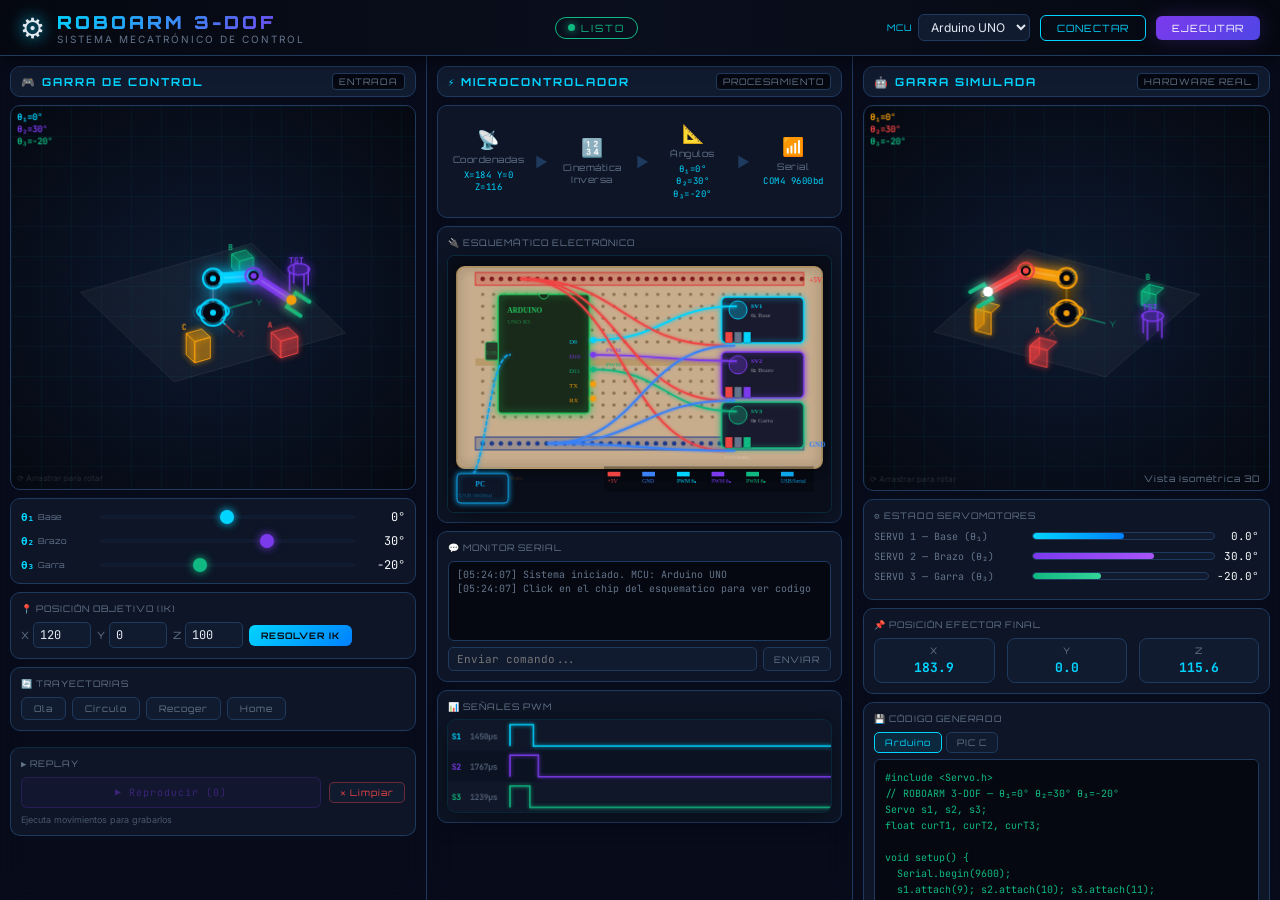
==== proyectos/garra-servomotor/index.html @ f03a10bc "Estructura final del portafolio premium" ====
<!DOCTYPE html>
<html lang="es">
<head>
  <meta charset="UTF-8" />
  <meta name="viewport" content="width=device-width, initial-scale=1.0" />
  <title>Garra Robótica 3-DOF — Sistema Mecatrónico</title>
  <meta name="description" content="Simulación y control de garra robótica de 3 grados de libertad con cinemática inversa, comunicación serial y esquemático electrónico." />
  <link rel="preconnect" href="https://fonts.googleapis.com" />
  <link href="https://fonts.googleapis.com/css2?family=Orbitron:wght@400;700;900&family=Inter:wght@300;400;600&family=JetBrains+Mono:wght@400;600&display=swap" rel="stylesheet" />
  <link rel="stylesheet" href="style.css" />
</head>
<body>
  <!-- HEADER -->
  <header id="app-header">
    <div class="header-left">
      <div class="logo-icon">⚙</div>
      <div>
        <h1 class="app-title">ROBOARM 3-DOF</h1>
        <p class="app-subtitle">Sistema Mecatrónico de Control</p>
      </div>
    </div>
    <div class="header-center">
      <div class="status-badge" id="status-badge">
        <span class="status-dot"></span>
        <span id="status-text">LISTO</span>
      </div>
    </div>
    <div class="header-right">
      <div class="ctrl-info">
        <span class="ctrl-label">MCU</span>
        <select id="mcu-select" class="mcu-select">
          <option value="arduino">Arduino UNO</option>
          <option value="pic">PIC18F4550</option>
        </select>
      </div>
      <button id="btn-connect" class="btn-primary">CONECTAR</button>
      <button id="btn-execute" class="btn-accent">EJECUTAR</button>
    </div>
  </header>

  <!-- MAIN LAYOUT -->
  <main id="app-main">

    <!-- PANEL IZQUIERDO: Garra de Control -->
    <section class="panel" id="panel-control">
      <div class="panel-header">
        <h2>🎮 GARRA DE CONTROL</h2>
        <span class="panel-tag">ENTRADA</span>
      </div>

      <!-- Canvas de la garra principal -->
      <div class="canvas-wrapper" id="control-canvas-wrapper">
        <canvas id="control-canvas" width="400" height="380"></canvas>
        <div class="target-crosshair" id="target-indicator" style="display:none">
          <span>TARGET</span>
        </div>
      </div>

      <!-- Controles de ángulo -->
      <div class="angle-controls">
        <div class="angle-row">
          <label class="angle-label">θ₁ <span class="angle-desc">Base</span></label>
          <input type="range" id="theta1" min="-180" max="180" value="0" class="angle-slider" />
          <span class="angle-value" id="theta1-val">0°</span>
        </div>
        <div class="angle-row">
          <label class="angle-label">θ₂ <span class="angle-desc">Brazo</span></label>
          <input type="range" id="theta2" min="-90" max="90" value="30" class="angle-slider" />
          <span class="angle-value" id="theta2-val">30°</span>
        </div>
        <div class="angle-row">
          <label class="angle-label">θ₃ <span class="angle-desc">Garra</span></label>
          <input type="range" id="theta3" min="-90" max="90" value="-20" class="angle-slider" />
          <span class="angle-value" id="theta3-val">-20°</span>
        </div>
      </div>

      <!-- Input de posición target -->
      <div class="target-box">
        <p class="target-title">📍 Posición Objetivo (IK)</p>
        <div class="target-inputs">
          <label>X <input type="number" id="target-x" value="120" class="coord-input" /></label>
          <label>Y <input type="number" id="target-y" value="0" class="coord-input" /></label>
          <label>Z <input type="number" id="target-z" value="100" class="coord-input" /></label>
          <button id="btn-solve-ik" class="btn-ik">RESOLVER IK</button>
        </div>
      </div>

      <!-- Trayectorias -->
      <div class="traj-box">
        <p class="target-title">🔄 Trayectorias</p>
        <div class="traj-btns">
          <button class="btn-traj" data-traj="wave">Ola</button>
          <button class="btn-traj" data-traj="circle">Círculo</button>
          <button class="btn-traj" data-traj="pick">Recoger</button>
          <button class="btn-traj" data-traj="home">Home</button>
        </div>
      </div>
      <!-- Replay -->
      <div class="traj-box replay-box">
        <p class="target-title">&#9654; REPLAY</p>
        <div class="replay-controls">
          <button id="btn-replay" class="btn-replay" disabled>
            &#9654; Reproducir (<span id="replay-count">0</span>)
          </button>
          <button id="btn-clear-replay" class="btn-small" style="color:#ef4444;border-color:rgba(239,68,68,0.4)">&#10005; Limpiar</button>
        </div>
        <p class="replay-hint">Ejecuta movimientos para grabarlos</p>
      </div>
    </section>

    <!-- PANEL CENTRAL: Conversión IK + Microcontrolador -->
    <section class="panel" id="panel-mcu">
      <div class="panel-header">
        <h2>⚡ MICROCONTROLADOR</h2>
        <span class="panel-tag">PROCESAMIENTO</span>
      </div>

      <!-- Visualización conversión IK -->
      <div class="ik-flow" id="ik-flow">
        <div class="ik-step" id="ik-step-1">
          <div class="ik-icon">📡</div>
          <div class="ik-label">Coordenadas<br/><span class="ik-data" id="ik-coords">X=0 Y=0 Z=0</span></div>
        </div>
        <div class="ik-arrow anim-arrow" id="arrow-1">▶</div>
        <div class="ik-step" id="ik-step-2">
          <div class="ik-icon">🔢</div>
          <div class="ik-label">Cinemática<br/>Inversa</div>
        </div>
        <div class="ik-arrow anim-arrow" id="arrow-2">▶</div>
        <div class="ik-step" id="ik-step-3">
          <div class="ik-icon">📐</div>
          <div class="ik-label">Ángulos<br/>
            <span class="ik-data" id="ik-angles">θ₁=0° θ₂=30° θ₃=-20°</span>
          </div>
        </div>
        <div class="ik-arrow anim-arrow" id="arrow-3">▶</div>
        <div class="ik-step" id="ik-step-4">
          <div class="ik-icon">📶</div>
          <div class="ik-label">Serial<br/><span class="ik-data" id="ik-serial">COM3 9600bd</span></div>
        </div>
      </div>

      <!-- Esquemático Electrónico -->
      <div class="schematic-box">
        <p class="target-title">🔌 Esquemático Electrónico</p>
        <canvas id="schematic-canvas" width="420" height="280"></canvas>
      </div>

      <!-- Monitor Serial -->
      <div class="serial-monitor">
        <p class="target-title">💬 Monitor Serial</p>
        <div id="serial-log" class="serial-log"></div>
        <div class="serial-input-row">
          <input type="text" id="serial-input" class="serial-input" placeholder="Enviar comando..." />
          <button id="btn-serial-send" class="btn-small">ENVIAR</button>
        </div>
      </div>

      <!-- PWM Visualizer -->
      <div class="pwm-box">
        <p class="target-title">📊 Señales PWM</p>
        <canvas id="pwm-canvas" width="420" height="100"></canvas>
      </div>
    </section>

    <!-- PANEL DERECHO: Garra Simulada -->
    <section class="panel" id="panel-sim">
      <div class="panel-header">
        <h2>🤖 GARRA SIMULADA</h2>
        <span class="panel-tag">HARDWARE REAL</span>
      </div>

      <!-- Canvas 3D de la garra simulada -->
      <div class="canvas-wrapper" id="sim-canvas-wrapper">
        <canvas id="sim-canvas" width="400" height="380"></canvas>
        <div class="sim-label">Vista Isométrica 3D</div>
      </div>

      <!-- Estado de servos -->
      <div class="servo-status">
        <p class="target-title">⚙️ Estado Servomotores</p>
        <div class="servo-row">
          <span class="servo-name">SERVO 1 — Base (θ₁)</span>
          <div class="servo-bar-wrap">
            <div class="servo-bar" id="servo-bar-1"></div>
          </div>
          <span class="servo-deg" id="servo-deg-1">0°</span>
        </div>
        <div class="servo-row">
          <span class="servo-name">SERVO 2 — Brazo (θ₂)</span>
          <div class="servo-bar-wrap">
            <div class="servo-bar" id="servo-bar-2"></div>
          </div>
          <span class="servo-deg" id="servo-deg-2">30°</span>
        </div>
        <div class="servo-row">
          <span class="servo-name">SERVO 3 — Garra (θ₃)</span>
          <div class="servo-bar-wrap">
            <div class="servo-bar" id="servo-bar-3"></div>
          </div>
          <span class="servo-deg" id="servo-deg-3">-20°</span>
        </div>
      </div>

      <!-- Info de posición end-effector -->
      <div class="ee-info">
        <p class="target-title">📌 Posición Efector Final</p>
        <div class="ee-coords">
          <div class="ee-coord"><span>X</span><strong id="ee-x">0.0</strong></div>
          <div class="ee-coord"><span>Y</span><strong id="ee-y">0.0</strong></div>
          <div class="ee-coord"><span>Z</span><strong id="ee-z">0.0</strong></div>
        </div>
      </div>

      <!-- Código generado -->
      <div class="code-box">
        <p class="target-title">💾 Código Generado</p>
        <div class="code-tabs">
          <button class="code-tab active" data-tab="arduino">Arduino</button>
          <button class="code-tab" data-tab="pic">PIC C</button>
        </div>
        <pre id="code-output" class="code-output"></pre>
        <button id="btn-copy-code" class="btn-small">📋 COPIAR</button>
      </div>
    </section>
  </main>

  <!-- OVERLAY de animación IK -->
  <div id="ik-overlay" class="ik-overlay" style="display:none">
    <div class="ik-overlay-box">
      <div class="ik-solving-anim">
        <div class="ik-solving-ring"></div>
        <span>Calculando Cinemática Inversa...</span>
      </div>
      <div class="ik-result" id="ik-result-display"></div>
    </div>
  </div>

  <!-- ARDUINO / PIC CODE MODAL -->
  <div id="code-modal" class="code-modal" style="display:none">
    <div class="code-modal-inner">
      <div class="code-modal-header">
        <span id="code-modal-title" class="code-modal-title">📟 Código Microcontrolador</span>
        <div style="display:flex;gap:8px;align-items:center">
          <button id="code-modal-copy" class="btn-small">📋 COPIAR</button>
          <button id="code-modal-close" class="btn-small" style="color:#ef4444;border-color:#ef4444">✕ CERRAR</button>
        </div>
      </div>
      <div class="code-modal-tabs">
        <button class="code-tab active" data-mtab="arduino">Arduino C++</button>
        <button class="code-tab" data-mtab="pic">PIC C (XC8)</button>
        <button class="code-tab" data-mtab="proto">Protocolo Serial</button>
      </div>
      <pre id="code-modal-body" class="code-modal-body"></pre>
    </div>
  </div>

  <script src="kinematics.js"></script>
  <script src="renderer.js"></script>
  <script src="schematic.js"></script>
  <script src="app.js"></script>
</body>
</html>
---- proyectos/garra-servomotor/style.css ----
/* ===== RESET & BASE ===== */
*, *::before, *::after { box-sizing: border-box; margin: 0; padding: 0; }

:root {
  --bg-deep: #050810;
  --bg-panel: #0a0f1e;
  --bg-card: #0d1526;
  --bg-ele: #111b30;
  --border: #1e3a5f;
  --border-glow: #0ea5e9;
  --accent: #00d4ff;
  --accent2: #7c3aed;
  --accent3: #10b981;
  --warn: #f59e0b;
  --danger: #ef4444;
  --text: #e2e8f0;
  --text-dim: #64748b;
  --text-bright: #f8fafc;
  --servo1: #00d4ff;
  --servo2: #7c3aed;
  --servo3: #10b981;
  --font-head: 'Orbitron', monospace;
  --font-body: 'Inter', sans-serif;
  --font-code: 'JetBrains Mono', monospace;
  --radius: 10px;
  --glow: 0 0 20px rgba(0,212,255,0.25);
  --glow2: 0 0 20px rgba(124,58,237,0.25);
}

html, body {
  height: 100%;
  overflow: hidden;
  background: var(--bg-deep);
  color: var(--text);
  font-family: var(--font-body);
  font-size: 13px;
}

/* ===== SCROLLBAR ===== */
::-webkit-scrollbar { width: 4px; }
::-webkit-scrollbar-track { background: var(--bg-deep); }
::-webkit-scrollbar-thumb { background: var(--border); border-radius: 4px; }

/* ===== HEADER ===== */
#app-header {
  display: flex;
  align-items: center;
  justify-content: space-between;
  padding: 0 20px;
  height: 56px;
  background: linear-gradient(90deg, #050810, #0a0f1e, #050810);
  border-bottom: 1px solid var(--border);
  box-shadow: 0 2px 20px rgba(0,0,0,0.6);
  position: relative;
  z-index: 10;
  flex-shrink: 0;
}

.header-left { display: flex; align-items: center; gap: 12px; }

.logo-icon {
  font-size: 28px;
  animation: spin-slow 8s linear infinite;
  filter: drop-shadow(0 0 8px var(--accent));
}
@keyframes spin-slow { to { transform: rotate(360deg); } }

.app-title {
  font-family: var(--font-head);
  font-size: 18px;
  font-weight: 900;
  letter-spacing: 3px;
  background: linear-gradient(135deg, var(--accent), var(--accent2));
  -webkit-background-clip: text;
  -webkit-text-fill-color: transparent;
  background-clip: text;
}
.app-subtitle { font-size: 10px; color: var(--text-dim); letter-spacing: 2px; text-transform: uppercase; }

.header-center { display: flex; align-items: center; gap: 12px; }

.status-badge {
  display: flex; align-items: center; gap: 6px;
  padding: 4px 12px;
  border: 1px solid var(--accent3);
  border-radius: 20px;
  font-family: var(--font-head);
  font-size: 10px;
  color: var(--accent3);
  letter-spacing: 2px;
}
.status-dot {
  width: 7px; height: 7px;
  border-radius: 50%;
  background: var(--accent3);
  box-shadow: 0 0 8px var(--accent3);
  animation: pulse-dot 1.5s ease infinite;
}
@keyframes pulse-dot { 0%,100%{opacity:1} 50%{opacity:0.3} }

.header-right { display: flex; align-items: center; gap: 10px; }

.ctrl-info { display: flex; align-items: center; gap: 6px; font-size: 11px; color: var(--text-dim); }
.ctrl-label { font-family: var(--font-head); font-size: 9px; letter-spacing: 1px; color: var(--accent); }

.mcu-select {
  background: var(--bg-ele); border: 1px solid var(--border);
  color: var(--text); padding: 4px 8px; border-radius: 6px;
  font-family: var(--font-body); font-size: 12px; cursor: pointer;
}
.mcu-select:focus { outline: none; border-color: var(--accent); }

.btn-primary {
  padding: 6px 16px;
  background: transparent;
  border: 1px solid var(--accent);
  color: var(--accent);
  border-radius: 6px;
  font-family: var(--font-head);
  font-size: 10px;
  letter-spacing: 1px;
  cursor: pointer;
  transition: all 0.2s;
}
.btn-primary:hover { background: var(--accent); color: var(--bg-deep); box-shadow: var(--glow); }

.btn-accent {
  padding: 6px 16px;
  background: linear-gradient(135deg, var(--accent2), #4f46e5);
  border: none;
  color: #fff;
  border-radius: 6px;
  font-family: var(--font-head);
  font-size: 10px;
  letter-spacing: 1px;
  cursor: pointer;
  transition: all 0.2s;
  box-shadow: var(--glow2);
}
.btn-accent:disabled { opacity: 0.3; cursor: not-allowed; box-shadow: none; }
.btn-accent:not(:disabled):hover { transform: translateY(-1px); box-shadow: 0 0 30px rgba(124,58,237,0.5); }

/* ===== MAIN LAYOUT ===== */
#app-main {
  display: grid;
  grid-template-columns: 1fr 1fr 1fr;
  gap: 0;
  height: calc(100vh - 56px);
  overflow: hidden;
}

/* ===== PANELS ===== */
.panel {
  display: flex;
  flex-direction: column;
  gap: 8px;
  padding: 10px;
  overflow-y: auto;
  overflow-x: hidden;
  border-right: 1px solid var(--border);
  background: var(--bg-panel);
}
.panel:last-child { border-right: none; }

.panel-header {
  display: flex;
  align-items: center;
  justify-content: space-between;
  padding: 6px 10px;
  background: var(--bg-ele);
  border: 1px solid var(--border);
  border-radius: var(--radius);
}
.panel-header h2 {
  font-family: var(--font-head);
  font-size: 11px;
  font-weight: 700;
  letter-spacing: 2px;
  color: var(--accent);
}
.panel-tag {
  font-size: 9px;
  font-family: var(--font-head);
  letter-spacing: 1px;
  color: var(--text-dim);
  background: var(--bg-deep);
  padding: 2px 6px;
  border-radius: 4px;
  border: 1px solid var(--border);
}

/* ===== CANVAS WRAPPER ===== */
.canvas-wrapper {
  position: relative;
  background: radial-gradient(ellipse at center, #0d1a30 0%, #050810 100%);
  border: 1px solid var(--border);
  border-radius: var(--radius);
  overflow: hidden;
  flex-shrink: 0;
}
.canvas-wrapper canvas {
  display: block;
  width: 100%;
  height: auto;
  cursor: crosshair;
}
.sim-label {
  position: absolute; bottom: 6px; right: 8px;
  font-size: 9px; color: var(--text-dim); letter-spacing: 1px;
  font-family: var(--font-head);
}

/* ===== ANGLE CONTROLS ===== */
.angle-controls {
  background: var(--bg-card);
  border: 1px solid var(--border);
  border-radius: var(--radius);
  padding: 10px;
  display: flex;
  flex-direction: column;
  gap: 8px;
}
.angle-row {
  display: flex;
  align-items: center;
  gap: 8px;
}
.angle-label {
  font-family: var(--font-head);
  font-size: 11px;
  font-weight: 700;
  color: var(--accent);
  min-width: 70px;
  display: flex;
  align-items: center;
  gap: 4px;
}
.angle-desc { font-size: 8px; color: var(--text-dim); font-weight: 400; }
.angle-slider {
  flex: 1;
  -webkit-appearance: none;
  appearance: none;
  height: 4px;
  border-radius: 4px;
  background: var(--bg-ele);
  outline: none;
  cursor: pointer;
}
.angle-slider::-webkit-slider-thumb {
  -webkit-appearance: none;
  appearance: none;
  width: 14px; height: 14px;
  border-radius: 50%;
  background: var(--accent);
  box-shadow: 0 0 8px var(--accent);
  cursor: pointer;
  transition: transform 0.15s;
}
/* hover scale handled via JS active state */
#theta1::-webkit-slider-thumb { background: var(--servo1); box-shadow: 0 0 8px var(--servo1); }
#theta2::-webkit-slider-thumb { background: var(--servo2); box-shadow: 0 0 8px var(--servo2); }
#theta3::-webkit-slider-thumb { background: var(--servo3); box-shadow: 0 0 8px var(--servo3); }
.angle-value {
  font-family: var(--font-code);
  font-size: 12px;
  min-width: 42px;
  text-align: right;
  color: var(--text-bright);
}

/* ===== TARGET BOX ===== */
.target-box, .traj-box, .servo-status, .ee-info, .code-box, .serial-monitor, .pwm-box, .schematic-box {
  background: var(--bg-card);
  border: 1px solid var(--border);
  border-radius: var(--radius);
  padding: 10px;
}
.target-title {
  font-family: var(--font-head);
  font-size: 9px;
  letter-spacing: 1px;
  color: var(--text-dim);
  margin-bottom: 8px;
  text-transform: uppercase;
}
.target-inputs {
  display: flex;
  align-items: center;
  gap: 6px;
  flex-wrap: wrap;
}
.target-inputs label {
  display: flex;
  align-items: center;
  gap: 4px;
  font-family: var(--font-head);
  font-size: 10px;
  color: var(--text-dim);
}
.coord-input {
  width: 58px;
  background: var(--bg-ele);
  border: 1px solid var(--border);
  color: var(--text);
  padding: 4px 6px;
  border-radius: 5px;
  font-family: var(--font-code);
  font-size: 12px;
  outline: none;
  transition: border-color 0.2s;
}
.coord-input:focus { border-color: var(--accent); }
.btn-ik {
  padding: 5px 12px;
  background: linear-gradient(135deg, var(--accent), #0080ff);
  border: none; color: var(--bg-deep);
  border-radius: 6px;
  font-family: var(--font-head);
  font-size: 9px;
  letter-spacing: 1px;
  cursor: pointer;
  font-weight: 700;
  transition: all 0.2s;
}
.btn-ik:hover { transform: translateY(-1px); box-shadow: var(--glow); }

/* ===== TRAYECTORIAS ===== */
.traj-btns { display: flex; gap: 6px; flex-wrap: wrap; }
.btn-traj {
  padding: 5px 12px;
  background: var(--bg-ele);
  border: 1px solid var(--border);
  color: var(--text-dim);
  border-radius: 6px;
  font-family: var(--font-head);
  font-size: 9px;
  letter-spacing: 1px;
  cursor: pointer;
  transition: all 0.2s;
}
.btn-traj:hover, .btn-traj.active {
  border-color: var(--accent2);
  color: var(--accent2);
  box-shadow: var(--glow2);
  background: rgba(124,58,237,0.1);
}

/* ===== IK FLOW ===== */
.ik-flow {
  display: flex;
  align-items: center;
  justify-content: space-between;
  background: var(--bg-card);
  border: 1px solid var(--border);
  border-radius: var(--radius);
  padding: 10px 8px;
  gap: 4px;
}
.ik-step {
  display: flex;
  flex-direction: column;
  align-items: center;
  gap: 4px;
  flex: 1;
  padding: 6px;
  border-radius: 8px;
  border: 1px solid transparent;
  transition: all 0.3s;
}
.ik-step.active {
  border-color: var(--accent);
  background: rgba(0,212,255,0.07);
  box-shadow: var(--glow);
}
.ik-icon { font-size: 18px; }
.ik-label {
  font-size: 9px;
  text-align: center;
  color: var(--text-dim);
  font-family: var(--font-head);
  letter-spacing: 0.5px;
  line-height: 1.4;
}
.ik-data {
  color: var(--accent);
  font-family: var(--font-code);
  font-size: 9px;
  display: block;
  margin-top: 2px;
}
.ik-arrow {
  font-size: 14px;
  color: var(--border);
  transition: color 0.3s;
  flex-shrink: 0;
}
.ik-arrow.lit { color: var(--accent); text-shadow: 0 0 8px var(--accent); }
.anim-arrow { animation: none; }

/* ===== SCHEMATIC ===== */
.schematic-box canvas {
  display: block;
  width: 100%;
  height: auto;
  border-radius: 6px;
}

/* ===== SERIAL MONITOR ===== */
.serial-log {
  height: 80px;
  overflow-y: auto;
  background: var(--bg-deep);
  border: 1px solid var(--border);
  border-radius: 6px;
  padding: 6px 8px;
  font-family: var(--font-code);
  font-size: 10px;
  color: var(--accent3);
  margin-bottom: 6px;
}
.serial-input-row { display: flex; gap: 6px; }
.serial-input {
  flex: 1;
  background: var(--bg-ele);
  border: 1px solid var(--border);
  color: var(--text);
  padding: 4px 8px;
  border-radius: 5px;
  font-family: var(--font-code);
  font-size: 11px;
  outline: none;
}
.serial-input:focus { border-color: var(--accent3); }
.btn-small {
  padding: 4px 10px;
  background: var(--bg-ele);
  border: 1px solid var(--border);
  color: var(--text-dim);
  border-radius: 5px;
  font-family: var(--font-head);
  font-size: 9px;
  cursor: pointer;
  transition: all 0.2s;
  letter-spacing: 1px;
}
.btn-small:hover { border-color: var(--accent); color: var(--accent); }

/* ===== PWM ===== */
.pwm-box canvas { display: block; width: 100%; height: auto; }

/* ===== SERVO STATUS ===== */
.servo-row {
  display: flex;
  align-items: center;
  gap: 8px;
  margin-bottom: 6px;
}
.servo-name {
  font-size: 10px;
  color: var(--text-dim);
  font-family: var(--font-code);
  min-width: 150px;
}
.servo-bar-wrap {
  flex: 1;
  height: 8px;
  background: var(--bg-ele);
  border-radius: 4px;
  overflow: hidden;
  border: 1px solid var(--border);
}
.servo-bar {
  height: 100%;
  border-radius: 4px;
  transition: width 0.5s cubic-bezier(0.4, 0, 0.2, 1);
}
#servo-bar-1 { background: linear-gradient(90deg, var(--servo1), #0080ff); }
#servo-bar-2 { background: linear-gradient(90deg, var(--servo2), #a855f7); }
#servo-bar-3 { background: linear-gradient(90deg, var(--servo3), #34d399); }
.servo-deg {
  font-family: var(--font-code);
  font-size: 11px;
  color: var(--text-bright);
  min-width: 36px;
  text-align: right;
}

/* ===== END EFFECTOR INFO ===== */
.ee-coords {
  display: flex;
  gap: 12px;
}
.ee-coord {
  flex: 1;
  display: flex;
  flex-direction: column;
  align-items: center;
  gap: 3px;
  background: var(--bg-ele);
  border: 1px solid var(--border);
  border-radius: 8px;
  padding: 6px 8px;
}
.ee-coord span {
  font-family: var(--font-head);
  font-size: 9px;
  letter-spacing: 1px;
  color: var(--text-dim);
}
.ee-coord strong {
  font-family: var(--font-code);
  font-size: 13px;
  color: var(--accent);
}

/* ===== CODE BOX ===== */
.code-tabs { display: flex; gap: 4px; margin-bottom: 6px; }
.code-tab {
  padding: 4px 10px;
  background: var(--bg-ele);
  border: 1px solid var(--border);
  color: var(--text-dim);
  border-radius: 5px;
  font-family: var(--font-head);
  font-size: 9px;
  cursor: pointer;
  transition: all 0.2s;
  letter-spacing: 1px;
}
.code-tab.active { background: rgba(0,212,255,0.1); border-color: var(--accent); color: var(--accent); }
.code-output {
  background: var(--bg-deep);
  border: 1px solid var(--border);
  border-radius: 6px;
  padding: 10px;
  font-family: var(--font-code);
  font-size: 10px;
  color: var(--accent3);
  overflow-x: auto;
  max-height: 160px;
  overflow-y: auto;
  white-space: pre;
  margin-bottom: 6px;
  line-height: 1.6;
}

/* ===== IK OVERLAY ===== */
.ik-overlay {
  position: fixed;
  inset: 0;
  background: rgba(5,8,16,0.85);
  backdrop-filter: blur(8px);
  display: flex;
  align-items: center;
  justify-content: center;
  z-index: 100;
}
.ik-overlay-box {
  background: var(--bg-panel);
  border: 1px solid var(--accent);
  border-radius: 16px;
  padding: 32px 40px;
  text-align: center;
  box-shadow: 0 0 60px rgba(0,212,255,0.3);
  min-width: 300px;
}
.ik-solving-anim {
  display: flex;
  flex-direction: column;
  align-items: center;
  gap: 16px;
  font-family: var(--font-head);
  font-size: 13px;
  color: var(--accent);
  letter-spacing: 2px;
}
.ik-solving-ring {
  width: 48px; height: 48px;
  border: 3px solid var(--border);
  border-top-color: var(--accent);
  border-radius: 50%;
  animation: spin 0.8s linear infinite;
}
@keyframes spin { to { transform: rotate(360deg); } }
.ik-result {
  margin-top: 16px;
  font-family: var(--font-code);
  font-size: 12px;
  color: var(--accent3);
  line-height: 1.8;
}

/* ===== GRID BACKGROUND ===== */
.canvas-wrapper::before {
  content: '';
  position: absolute;
  inset: 0;
  background-image:
    linear-gradient(rgba(0,212,255,0.04) 1px, transparent 1px),
    linear-gradient(90deg, rgba(0,212,255,0.04) 1px, transparent 1px);
  background-size: 30px 30px;
  pointer-events: none;
  z-index: 0;
}
.canvas-wrapper canvas { position: relative; z-index: 1; }

/* ===== CONNECTED STATE ===== */
.connected .status-badge { border-color: var(--accent3); }
.connected .status-dot { background: var(--accent3); }

/* ===== RESPONSIVE ===== */
@media (max-width: 1100px) {
  #app-main { grid-template-columns: 1fr 1fr; }
  #panel-sim { display: none; }
}

/* ===== CODE MODAL ===== */
.code-modal {
  position: fixed; inset: 0;
  background: rgba(5,8,16,0.92);
  backdrop-filter: blur(10px);
  display: flex; align-items: center; justify-content: center;
  z-index: 200;
}
.code-modal-inner {
  background: var(--bg-panel);
  border: 1px solid var(--accent);
  border-radius: 14px;
  padding: 20px;
  max-width: 620px; width: 95%;
  box-shadow: 0 0 60px rgba(0,212,255,0.25);
  display: flex; flex-direction: column; gap: 10px;
  max-height: 88vh;
}
.code-modal-header {
  display: flex; justify-content: space-between; align-items: center;
}
.code-modal-title {
  font-family: var(--font-head); font-size: 12px;
  letter-spacing: 2px; color: var(--accent);
}
.code-modal-tabs { display: flex; gap: 6px; }
.code-modal-body {
  background: #020609;
  border: 1px solid var(--border);
  border-radius: 8px;
  padding: 14px;
  font-family: var(--font-code); font-size: 10.5px;
  color: var(--accent3);
  overflow-y: auto; overflow-x: auto;
  white-space: pre;
  line-height: 1.7;
  flex: 1;
  min-height: 0;
}/* ===== UI/UX PRO MAX IMPROVEMENTS ===== */

/* Glassmorphism panels */
.panel {
  background: rgba(8,12,28,0.88) !important;
  backdrop-filter: blur(14px);
  -webkit-backdrop-filter: blur(14px);
}

/* Smooth transitions on all interactive elements */
button, .btn-traj, .code-tab, .angle-slider, select {
  transition: all 200ms ease;
  cursor: pointer;
}
button:disabled { cursor: not-allowed; opacity: 0.45; }

/* Canvas neon border glow */
canvas {
  border-radius: 8px;
  box-shadow: 0 0 0 1px rgba(0,212,255,0.12), 0 4px 24px rgba(0,0,0,0.5);
}

/* Better button hover */
.btn-primary:hover:not(:disabled) {
  box-shadow: 0 0 18px rgba(0,212,255,0.35);
  transform: translateY(-1px);
}
.btn-accent:hover:not(:disabled) {
  box-shadow: 0 0 18px rgba(124,58,237,0.4);
  transform: translateY(-1px);
}
.btn-traj:hover {
  box-shadow: 0 0 12px rgba(0,212,255,0.3);
  transform: translateY(-1px);
}

/* Replay controls */
.replay-box { margin-top: 8px; border-top: 1px solid rgba(0,212,255,0.1); padding-top: 10px; }
.replay-controls { display: flex; gap: 8px; align-items: center; margin: 6px 0; }
.btn-replay {
  flex: 1; padding: 8px 12px;
  background: rgba(124,58,237,0.12);
  border: 1px solid rgba(124,58,237,0.5);
  color: #7c3aed; border-radius: 6px;
  font-family: var(--font-code); font-size: 10px; letter-spacing: 1px;
  cursor: pointer; transition: all 200ms ease;
}
.btn-replay:hover:not(:disabled) {
  background: rgba(124,58,237,0.25);
  box-shadow: 0 0 14px rgba(124,58,237,0.35);
}
.btn-replay:disabled { opacity: 0.4; cursor: not-allowed; }
.replay-hint { font-size: 9px; color: rgba(100,116,139,0.7); margin: 0; }

/* Workspace object legend */
.ws-legend { display: flex; gap: 10px; padding: 4px 8px; font-size: 9px; font-family: var(--font-code); }
.ws-dot { width: 8px; height: 8px; border-radius: 2px; display: inline-block; margin-right: 3px; }
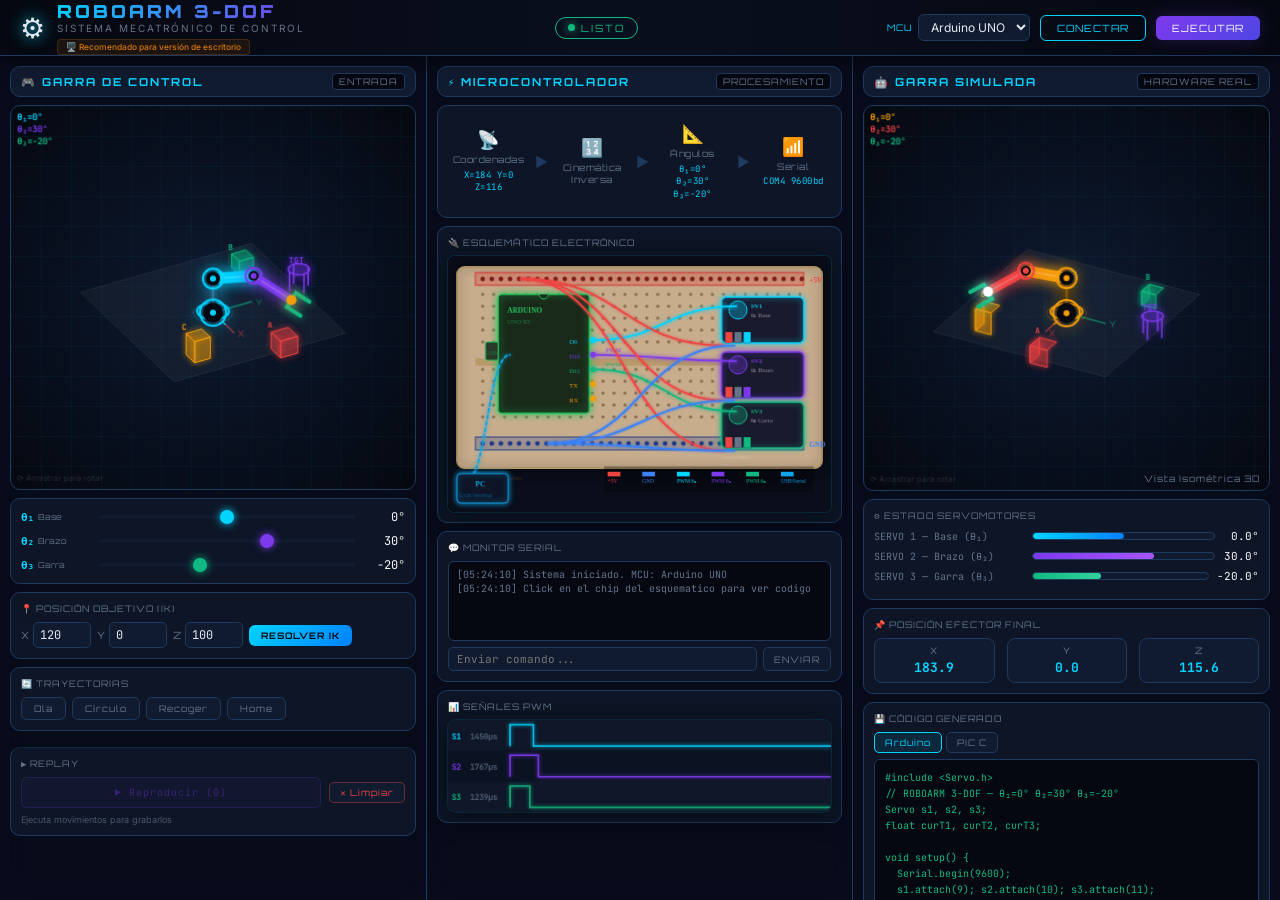
==== commit 6caffc88: "feat: mejoras portafolio - fresadora CNC con engrane de alta resolucion, fechas en proyectos, blog e" ====
--- a/proyectos/garra-servomotor/index.html
+++ b/proyectos/garra-servomotor/index.html
@@ -17,6 +17,9 @@
       <div>
         <h1 class="app-title">ROBOARM 3-DOF</h1>
         <p class="app-subtitle">Sistema Mecatrónico de Control</p>
+        <div style="margin-top: 5px; display: inline-flex; align-items: center; gap: 4px; font-size: 0.65rem; color: #d97706; background: rgba(217, 119, 6, 0.1); border: 1px solid rgba(217, 119, 6, 0.2); padding: 2px 8px; border-radius: 4px; font-weight: 500; font-family: 'Inter', sans-serif;">
+          🖥️ Recomendado para versión de escritorio
+        </div>
       </div>
     </div>
     <div class="header-center">
@@ -38,11 +41,18 @@
     </div>
   </header>
 
+  <!-- Pestañas de Navegación Móvil -->
+  <div class="mobile-tabs" id="mobile-arm-tabs">
+    <button class="mobile-tab-btn active" data-target="panel-control">🎮 Control</button>
+    <button class="mobile-tab-btn" data-target="panel-mcu">⚡ Sistema</button>
+    <button class="mobile-tab-btn" data-target="panel-sim">🤖 Simulación</button>
+  </div>
+
   <!-- MAIN LAYOUT -->
   <main id="app-main">
 
     <!-- PANEL IZQUIERDO: Garra de Control -->
-    <section class="panel" id="panel-control">
+    <section class="panel mobile-active" id="panel-control">
       <div class="panel-header">
         <h2>🎮 GARRA DE CONTROL</h2>
         <span class="panel-tag">ENTRADA</span>
@@ -260,5 +270,22 @@
   <script src="renderer.js"></script>
   <script src="schematic.js"></script>
   <script src="app.js"></script>
+  <script>
+    // Control de pestañas para celular
+    document.querySelectorAll('.mobile-tab-btn').forEach(btn => {
+      btn.addEventListener('click', () => {
+        document.querySelectorAll('.mobile-tab-btn').forEach(b => b.classList.remove('active'));
+        btn.classList.add('active');
+        const targetId = btn.getAttribute('data-target');
+        document.querySelectorAll('.panel').forEach(panel => {
+          if (panel.id === targetId) {
+            panel.classList.add('mobile-active');
+          } else {
+            panel.classList.remove('mobile-active');
+          }
+        });
+      });
+    });
+  </script>
 </body>
 </html>
--- a/proyectos/garra-servomotor/style.css
+++ b/proyectos/garra-servomotor/style.css
@@ -709,3 +709,97 @@
 /* Workspace object legend */
 .ws-legend { display: flex; gap: 10px; padding: 4px 8px; font-size: 9px; font-family: var(--font-code); }
 .ws-dot { width: 8px; height: 8px; border-radius: 2px; display: inline-block; margin-right: 3px; }
+
+/* ===== MOBILE TABS NAVIGATION SYSTEM ===== */
+.mobile-tabs {
+  display: none;
+  background: var(--bg-panel);
+  border-bottom: 1px solid var(--border);
+  padding: 6px;
+  gap: 6px;
+}
+.mobile-tab-btn {
+  flex: 1;
+  background: transparent;
+  border: 1px solid transparent;
+  color: var(--text-dim);
+  padding: 8px 12px;
+  border-radius: 6px;
+  font-family: var(--font-head);
+  font-size: 10px;
+  letter-spacing: 1px;
+  font-weight: 700;
+  cursor: pointer;
+  transition: all 0.2s ease;
+  text-transform: uppercase;
+}
+.mobile-tab-btn.active {
+  background: rgba(0, 212, 255, 0.1);
+  border-color: var(--accent);
+  color: var(--accent);
+  box-shadow: 0 0 10px rgba(0, 212, 255, 0.2);
+}
+
+@media (max-width: 767px) {
+  #app-header {
+    flex-direction: column;
+    height: auto;
+    padding: 10px;
+    gap: 10px;
+  }
+  .header-left {
+    width: 100%;
+    justify-content: center;
+    text-align: center;
+  }
+  .header-center {
+    width: 100%;
+    justify-content: center;
+  }
+  .header-right {
+    width: 100%;
+    justify-content: center;
+    flex-wrap: wrap;
+    gap: 8px;
+  }
+  .mobile-tabs {
+    display: flex;
+  }
+  #app-main {
+    grid-template-columns: 1fr !important;
+    height: calc(100vh - 150px);
+    overflow-y: auto;
+  }
+  .panel {
+    display: none !important;
+    border-right: none;
+    height: 100%;
+  }
+  .panel.mobile-active {
+    display: flex !important;
+  }
+  
+  /* Sliders más grandes para toque en móvil */
+  .angle-slider {
+    height: 8px !important;
+  }
+  .angle-slider::-webkit-slider-thumb {
+    width: 20px !important;
+    height: 20px !important;
+  }
+  .angle-row {
+    padding: 6px 0;
+  }
+  
+  .target-inputs {
+    justify-content: center;
+    gap: 8px;
+  }
+  
+  /* Ajustar layouts internos */
+  .canvas-wrapper {
+    margin: 0 auto;
+    max-width: 420px;
+    width: 100%;
+  }
+}
